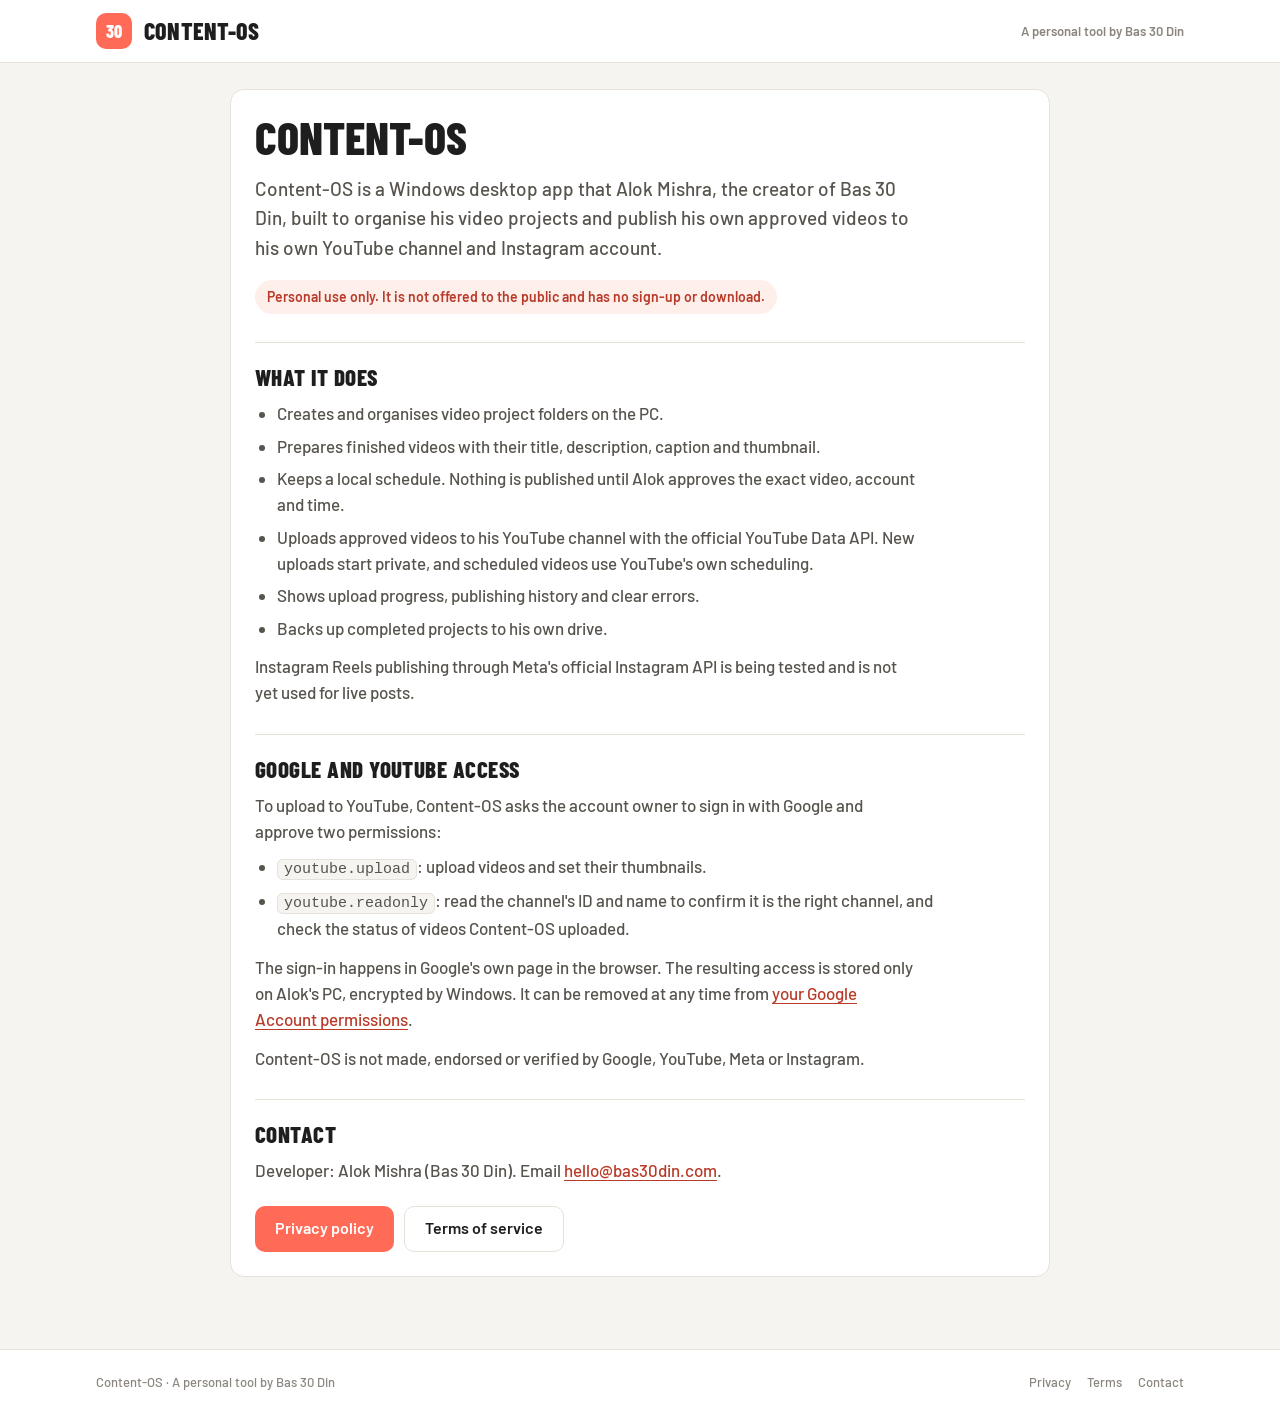
==== content-os.html @ 21ae45ff "Add unlisted Content-OS info, privacy and terms pages Adds /content-os, /content-os/privacy and /con" ====
<!doctype html>
<html lang="en">
<head>
<meta charset="utf-8">
<meta name="viewport" content="width=device-width, initial-scale=1, viewport-fit=cover">
<title>Content-OS</title>
<meta name="robots" content="noindex, nofollow">
<meta name="description" content="Content-OS is Alok Mishra's personal Windows app for organising and publishing his own videos.">
<link rel="icon" href="/assets/pfp.jpg">
<link rel="preconnect" href="https://fonts.googleapis.com">
<link rel="preconnect" href="https://fonts.gstatic.com" crossorigin>
<link rel="stylesheet" href="https://fonts.googleapis.com/css2?family=Barlow+Condensed:wght@700;800&family=Barlow:wght@500;600&display=swap">
<link rel="stylesheet" href="/styles.css">
<link rel="stylesheet" href="/content-os/legal.css">
</head>
<body>
<header class="top">
  <div class="wrap co-bar">
    <a class="mark" href="/" aria-label="Bas 30 Din home">30</a>
    <span class="brand">CONTENT-OS</span>
    <small>A personal tool by Bas 30 Din</small>
  </div>
</header>

<main class="wrap page">
  <article class="card co">
    <h1>Content-OS</h1>
    <p class="lead">Content-OS is a Windows desktop app that Alok Mishra, the creator of Bas 30 Din, built to organise his video projects and publish his own approved videos to his own YouTube channel and Instagram account.</p>
    <p class="flag">Personal use only. It is not offered to the public and has no sign-up or download.</p>

    <section>
      <h2>What it does</h2>
      <ul>
        <li>Creates and organises video project folders on the PC.</li>
        <li>Prepares finished videos with their title, description, caption and thumbnail.</li>
        <li>Keeps a local schedule. Nothing is published until Alok approves the exact video, account and time.</li>
        <li>Uploads approved videos to his YouTube channel with the official YouTube Data API. New uploads start private, and scheduled videos use YouTube's own scheduling.</li>
        <li>Shows upload progress, publishing history and clear errors.</li>
        <li>Backs up completed projects to his own drive.</li>
      </ul>
      <p>Instagram Reels publishing through Meta's official Instagram API is being tested and is not yet used for live posts.</p>
    </section>

    <section>
      <h2>Google and YouTube access</h2>
      <p>To upload to YouTube, Content-OS asks the account owner to sign in with Google and approve two permissions:</p>
      <ul>
        <li><code>youtube.upload</code>: upload videos and set their thumbnails.</li>
        <li><code>youtube.readonly</code>: read the channel's ID and name to confirm it is the right channel, and check the status of videos Content-OS uploaded.</li>
      </ul>
      <p>The sign-in happens in Google's own page in the browser. The resulting access is stored only on Alok's PC, encrypted by Windows. It can be removed at any time from <a href="https://myaccount.google.com/permissions">your Google Account permissions</a>.</p>
      <p>Content-OS is not made, endorsed or verified by Google, YouTube, Meta or Instagram.</p>
    </section>

    <section>
      <h2>Contact</h2>
      <p>Developer: Alok Mishra (Bas 30 Din). Email <a href="mailto:hello@bas30din.com">hello@bas30din.com</a>.</p>
      <div class="co-actions">
        <a class="btn" href="/content-os/privacy">Privacy policy</a>
        <a class="btn btn--line" href="/content-os/terms">Terms of service</a>
      </div>
    </section>
  </article>
</main>

<footer class="foot">
  <div class="wrap"><span>Content-OS · A personal tool by Bas 30 Din</span><nav aria-label="Content-OS"><a href="/content-os/privacy">Privacy</a><a href="/content-os/terms">Terms</a><a href="mailto:hello@bas30din.com">Contact</a></nav></div>
</footer>
</body>
</html>
---- styles.css ----
/* Layout: a learning-community page. Light paper ground, white working cards, one coral accent.
   Now = current challenge with an identity sidebar. Classroom = challenge cards. Lesson = day list + content. */
:root {
  color-scheme: light;
  --ground: #F6F4F0;
  --card: #FFFFFF;
  --ink: #1E1E1E;
  --ink-2: #57534D;
  --ink-3: #8A857E;
  --line: #E6E1D9;
  --coral: #FF6B57;
  --coral-ink: #B83A28;
  --coral-wash: #FFEFEB;
  --sand: #E8E1D4;
  --live: #23874F;
  --live-wash: #E6F4EC;
  --display: "Barlow Condensed", "Arial Narrow", "Roboto Condensed", sans-serif;
  --text: "Barlow", "Segoe UI", system-ui, sans-serif;
  --r: 14px;
  --gutter-l: max(16px, env(safe-area-inset-left, 0px));
  --gutter-r: max(16px, env(safe-area-inset-right, 0px));
}
* { box-sizing: border-box; }
body { margin: 0; background: var(--ground); color: var(--ink); font: 500 16px/1.55 var(--text); -webkit-font-smoothing: antialiased; }
a { color: inherit; text-decoration: none; }
img { max-width: 100%; display: block; }
h1, h2, h3, h4, p, ul { margin: 0; }
h1, h2, h3, h4 { text-wrap: balance; }
:focus-visible { outline: 3px solid rgba(255,107,87,.5); outline-offset: 2px; border-radius: 8px; }
#view:focus { outline: none; }
.wrap { max-width: 1120px; margin: 0 auto; padding-left: var(--gutter-l); padding-right: var(--gutter-r); }

/* header */
body::before { content: ""; position: fixed; inset: 0 0 auto; height: env(safe-area-inset-top, 0px); z-index: 60; background: var(--card); }
.top { position: sticky; top: env(safe-area-inset-top, 0px); z-index: 50; background: var(--card); border-bottom: 1px solid var(--line); }
.bar { display: flex; align-items: center; gap: 12px; height: 62px; }
.mark { width: 36px; height: 36px; flex: none; border-radius: 10px; background: var(--coral); color: #fff; display: grid; place-items: center; font: 800 18px/1 var(--display); }
.brand { font: 800 24px/1 var(--display); letter-spacing: .01em; margin-right: auto; white-space: nowrap; }
.out { font-weight: 600; font-size: 14px; color: var(--ink-2); border: 1px solid var(--line); padding: 7px 13px; border-radius: 10px; }
@media (hover: hover) { .out:hover { border-color: var(--ink-3); color: var(--ink); } }
.tabs { display: flex; gap: 26px; overflow-x: auto; scrollbar-width: none; }
.tabs a { padding: 10px 0 12px; font-weight: 600; font-size: 15px; color: var(--ink-3); border-bottom: 3px solid transparent; white-space: nowrap; }
.tabs a[aria-current="page"] { color: var(--ink); border-color: var(--ink); }
@media (hover: hover) { .tabs a:hover { color: var(--ink); } }

/* shared pieces */
.page { padding-block: 26px 72px; }
.card { background: var(--card); border: 1px solid var(--line); border-radius: var(--r); }
.btn { display: inline-flex; justify-content: center; align-items: center; gap: 8px; min-height: 46px; padding: 0 20px; border-radius: 10px; background: var(--coral); color: #fff; font-weight: 600; font-size: 16px; border: 0; cursor: pointer; transition: background-color .15s, transform .1s; }
.btn:active { transform: scale(.98); }
@media (hover: hover) { .btn:hover { background: #F25A45; } }
.btn--line { background: transparent; color: var(--ink); border: 1px solid var(--line); }
@media (hover: hover) { .btn--line:hover { background: var(--ground); } }
.meta { display: flex; flex-wrap: wrap; align-items: center; gap: 6px 12px; font-size: 14px; font-weight: 600; color: var(--ink-2); }
.meta .dot { width: 3px; height: 3px; border-radius: 50%; background: var(--ink-3); }
.state { display: inline-flex; align-items: center; gap: 6px; font-size: 13px; font-weight: 600; padding: 4px 10px; border-radius: 999px; white-space: nowrap; }
.state i { width: 7px; height: 7px; border-radius: 50%; background: currentColor; }
.state--now { background: var(--live-wash); color: var(--live); }
.state--paused { background: var(--coral-wash); color: var(--coral-ink); }
.state--done { background: var(--sand); color: var(--ink-2); }
.state--soon { background: #F0EDE7; color: var(--ink-3); }
.by { display: inline-flex; align-items: center; gap: 7px; }
.by img { width: 24px; height: 24px; border-radius: 50%; }

/* covers: brand blocks, never video thumbnails */
.cover { position: relative; overflow: hidden; border-radius: 12px; aspect-ratio: 16 / 8; max-width: 100%; color: #fff; background: var(--coral); }
.cover--dark { background: var(--ink); }
.cover--sand { background: var(--sand); color: var(--ink); }
.cover__t { position: absolute; z-index: 1; left: 5.5%; top: 50%; transform: translateY(-50%); max-width: 62%; display: grid; gap: 12px; justify-items: start; }
.cover__t small { font: 700 clamp(12px, 1.6vw, 17px)/1 var(--display); letter-spacing: .14em; text-transform: uppercase; opacity: .85; }
.cover__t b { font: 800 clamp(34px, 6vw, 74px)/.9 var(--display); text-transform: uppercase; letter-spacing: .005em; }
.cover__t span { font: 700 clamp(13px, 1.6vw, 18px)/1 var(--display); letter-spacing: .06em; padding: 8px 12px; border-radius: 8px; background: var(--ink); color: #fff; }
.cover--dark .cover__t span { background: var(--coral); }
.cover img { position: absolute; right: 2%; bottom: 0; height: 97%; width: auto; max-width: none; }

/* NOW: main column + identity card */
.split { display: grid; grid-template-columns: minmax(0, 1fr) 320px; gap: 24px; align-items: start; }
.main { padding: 20px; }
.main h1 { font: 800 clamp(30px, 4vw, 40px)/1.04 var(--display); margin-top: 18px; }
.main .meta { margin-top: 10px; }
.prose { margin-top: 20px; padding-top: 22px; border-top: 1px solid var(--line); display: grid; gap: 30px; }
.prose h2 { font: 800 23px/1.1 var(--display); text-transform: uppercase; letter-spacing: .02em; margin-bottom: 10px; }
.prose p { color: var(--ink-2); font-size: 17px; max-width: 64ch; }
.ticks { list-style: none; padding: 0; display: grid; gap: 4px; }
.ticks li { position: relative; padding: 5px 0 5px 24px; font-size: 17px; }
.ticks li::before { content: ""; position: absolute; left: 3px; top: 14px; width: 8px; height: 8px; border-radius: 2px; background: var(--coral); }
.chips { display: flex; flex-wrap: wrap; gap: 8px; }
.chips span { font-size: 15px; font-weight: 600; padding: 7px 13px; border-radius: 999px; background: var(--ground); border: 1px solid var(--line); }
.daylist { border: 1px solid var(--line); border-radius: 12px; overflow: hidden; }
.drow { display: grid; grid-template-columns: 64px minmax(0, 1fr) auto; gap: 14px; align-items: center; padding: 13px 16px; border-top: 1px solid var(--line); }
.drow:first-child { border-top: 0; }
.drow__n { font: 800 19px/1 var(--display); color: var(--coral); white-space: nowrap; }
.drow__t { font-size: 16px; font-weight: 600; min-width: 0; }
.drow__d { font-size: 14px; color: var(--ink-3); white-space: nowrap; font-variant-numeric: tabular-nums; }
a.drow { transition: background-color .15s; }
@media (hover: hover) { a.drow:hover { background: var(--coral-wash); } }
.drow--next .drow__n, .drow--next .drow__t { color: var(--ink-3); font-weight: 500; }

.side { position: sticky; top: calc(env(safe-area-inset-top, 0px) + 122px); overflow: hidden; }
.side__cover { aspect-ratio: 16 / 9; background: var(--coral); position: relative; overflow: hidden; }
.side__cover img { position: absolute; left: 50%; bottom: 0; transform: translateX(-50%); height: 100%; width: auto; max-width: none; }
.side__in { padding: 18px; display: grid; gap: 12px; }
.side h3 { font: 800 26px/1 var(--display); }
.side .url { font-size: 14px; color: var(--ink-3); margin-top: -6px; }
.side p { font-size: 15px; color: var(--ink-2); }
.links { display: grid; gap: 4px; }
.links a { font-size: 14px; font-weight: 600; color: var(--ink-2); display: inline-flex; gap: 8px; }
.links a::before { content: "↗"; color: var(--coral); }
@media (hover: hover) { .links a:hover { color: var(--ink); } }
.stats { display: grid; grid-template-columns: repeat(3, 1fr); border-block: 1px solid var(--line); }
.stats div { text-align: center; padding: 11px 4px; }
.stats div + div { border-left: 1px solid var(--line); }
.stats b { display: block; font: 800 22px/1.1 var(--display); font-variant-numeric: tabular-nums; }
.stats small { font-size: 12px; color: var(--ink-3); }

/* CLASSROOM */
.head { display: grid; gap: 4px; margin-bottom: 20px; }
.head h1 { font: 800 clamp(30px, 4vw, 38px)/1 var(--display); text-transform: uppercase; }
.head p { color: var(--ink-2); }
.cgrid { display: grid; grid-template-columns: repeat(auto-fill, minmax(280px, 1fr)); gap: 20px; }
.course { overflow: hidden; display: flex; flex-direction: column; transition: transform .2s, box-shadow .2s; }
@media (hover: hover) { a.course:hover { transform: translateY(-2px); box-shadow: 0 18px 36px -24px rgba(30,30,30,.35); } }
.course .cover { border-radius: 0; aspect-ratio: 16 / 9; }
.course .cover__t { max-width: 60%; }
.course .cover__t b { font-size: clamp(28px, 3vw, 36px); }
.course__b { padding: 16px; display: flex; flex-direction: column; gap: 6px; flex: 1; }
.course__b h2 { font: 700 22px/1.1 var(--display); }
.course__b p { font-size: 15px; color: var(--ink-2); }
.course__f { display: flex; justify-content: space-between; align-items: center; gap: 10px; margin-top: auto; padding-top: 12px; border-top: 1px solid var(--line); font-size: 14px; color: var(--ink-3); }

/* COURSE + LESSON */
.back { display: inline-flex; align-items: center; gap: 4px; font-size: 15px; font-weight: 600; color: var(--coral-ink); margin-bottom: 14px; }
.back::before { content: "‹"; font-size: 22px; line-height: 1; margin-top: -2px; }
.lgrid { display: grid; grid-template-columns: 300px minmax(0, 1fr); gap: 24px; align-items: start; }
.mods { padding: 14px; position: sticky; top: calc(env(safe-area-inset-top, 0px) + 122px); }
.mods h3 { font: 700 20px/1.15 var(--display); padding: 4px 6px 12px; border-bottom: 1px solid var(--line); margin-bottom: 6px; }
.mi { display: grid; grid-template-columns: 50px minmax(0, 1fr); gap: 8px; padding: 10px 8px; border-radius: 9px; font-size: 15px; line-height: 1.35; }
.mi b { font: 800 15px/1.4 var(--display); color: var(--ink-3); }
.mi[aria-current="page"] { background: var(--coral-wash); }
.mi[aria-current="page"] b { color: var(--coral); }
.mi--next { color: var(--ink-3); }
@media (hover: hover) { a.mi:hover { background: var(--ground); } a.mi[aria-current="page"]:hover { background: var(--coral-wash); } }
.lesson { padding: 20px; }
.player { position: relative; display: block; border-radius: 10px; overflow: hidden; background: var(--ink); aspect-ratio: 16 / 9; max-width: 100%; }
.player--short { aspect-ratio: 9 / 16; max-width: 340px; margin-inline: auto; }
.player img { width: 100%; height: 100%; object-fit: cover; opacity: .88; }
.player iframe { position: absolute; inset: 0; width: 100%; height: 100%; border: 0; }
.player__go { position: absolute; inset: 0; display: grid; place-items: center; align-content: center; gap: 10px; color: #fff; font-weight: 600; font-size: 15px; text-shadow: 0 1px 8px rgba(0,0,0,.5); }
.player__go i { width: 68px; height: 68px; border-radius: 50%; background: #fff; display: grid; place-items: center; box-shadow: 0 10px 30px rgba(0,0,0,.3); transition: transform .2s; }
.player__go i::after { content: ""; border-left: 19px solid var(--ink); border-block: 12px solid transparent; margin-left: 5px; }
@media (hover: hover) { .player:hover .player__go i { transform: scale(1.06); } }
.lesson h1 { font: 800 clamp(26px, 3.4vw, 34px)/1.06 var(--display); margin-top: 18px; }
.lesson .meta { margin-top: 8px; }
.lesson .meta a { color: var(--coral-ink); }
.files { list-style: none; padding: 0; display: grid; gap: 8px; }
.file { display: flex; align-items: center; gap: 12px; padding: 12px 14px; border: 1px solid var(--line); border-radius: 10px; }
.file__ic { flex: none; width: 38px; height: 38px; border-radius: 9px; background: var(--coral-wash); color: var(--coral-ink); display: grid; place-items: center; font: 800 12px/1 var(--display); letter-spacing: .04em; }
.file__n { flex: 1; min-width: 0; font-weight: 600; overflow-wrap: anywhere; }
.file__n small { display: block; font-weight: 500; font-size: 13px; color: var(--ink-3); }
.file a { font-weight: 600; font-size: 14px; color: var(--coral-ink); white-space: nowrap; }
.muted { color: var(--ink-3); }
.pager { display: flex; justify-content: space-between; align-items: center; gap: 12px; margin-top: 26px; padding-top: 18px; border-top: 1px solid var(--line); }
.pager .prev { font-weight: 600; font-size: 15px; color: var(--ink-2); }

/* FILES + ABOUT */
.fgroup { padding: 20px; display: grid; gap: 12px; }
.fgroup + .fgroup { margin-top: 16px; }
.fgroup h2 { font: 800 22px/1.1 var(--display); text-transform: uppercase; }
.empty { padding: 28px 20px; text-align: center; color: var(--ink-2); }
.about { display: grid; grid-template-columns: 260px minmax(0, 1fr); gap: 28px; padding: 24px; align-items: start; }
.about__pic { border-radius: 12px; overflow: hidden; background: var(--coral); aspect-ratio: 1; max-width: 100%; position: relative; }
.about__pic img { position: absolute; left: 50%; bottom: 0; transform: translateX(-50%); height: 96%; width: auto; max-width: none; }
.about h1 { font: 800 clamp(32px, 4.4vw, 46px)/1 var(--display); text-transform: uppercase; }
.about .lead { margin-top: 14px; font-size: 19px; color: var(--ink-2); max-width: 56ch; }
.about .steps { margin-top: 22px; display: grid; gap: 14px; }
.step { display: grid; grid-template-columns: 34px minmax(0, 1fr); gap: 12px; align-items: start; }
.step b { width: 34px; height: 34px; border-radius: 9px; background: var(--coral-wash); color: var(--coral-ink); display: grid; place-items: center; font: 800 17px/1 var(--display); }
.step p { font-size: 17px; padding-top: 4px; }
.contact { margin-top: 24px; display: flex; flex-wrap: wrap; gap: 10px; align-items: center; }
.mail { font-weight: 600; user-select: all; background: var(--ground); border: 1px solid var(--line); padding: 10px 14px; border-radius: 10px; }

.foot { border-top: 1px solid var(--line); background: var(--card); }
.foot .wrap { display: flex; flex-wrap: wrap; justify-content: space-between; gap: 8px 20px; padding-block: 22px 34px; font-size: 13px; color: var(--ink-3); }
.foot nav { display: flex; gap: 16px; }

@media (max-width: 860px) {
  .split, .lgrid, .about { grid-template-columns: 1fr; }
  .side, .mods { position: static; }
  .mods { order: 2; }
  .about__pic { max-width: 260px; }
  .out { display: none; }
}
@media (max-width: 520px) {
  .main, .lesson { padding: 14px; }
  .drow { grid-template-columns: 54px minmax(0, 1fr); }
  .drow__d { display: none; }
  .cover { aspect-ratio: 4 / 3; }
  .cover__t { max-width: 64%; }
  .cover img { height: 82%; right: -6%; }
}
@media (prefers-reduced-motion: reduce) { * { transition: none !important; } }

/* Email list box */
.inbox { border-top: 1px solid var(--line); padding: 18px; display: grid; gap: 8px; background: var(--coral-wash); }
.about .inbox { margin-top: 22px; border: 1px solid var(--line); border-radius: var(--r); }
.inbox h3 { font: 800 22px/1.05 var(--display); }
.inbox p { font-size: 15px; color: var(--ink-2); }
.inbox__row { display: grid; gap: 8px; }
.inbox input { min-height: 46px; padding: 0 14px; border: 1px solid var(--line); border-radius: 10px; font: 500 16px var(--text); background: #fff; color: var(--ink); width: 100%; }
.inbox input:focus { outline: 3px solid rgba(255,107,87,.35); border-color: var(--coral); }
.inbox .btn:disabled { opacity: .6; cursor: default; }
.inbox__msg { font-size: 13px; color: var(--ink-3); }
.inbox__msg.is-err { color: var(--coral-ink); }
.inbox.is-done h3 { color: var(--live); }
.about .inbox__row { grid-template-columns: 1fr auto; }
@media (max-width: 560px) { .about .inbox__row { grid-template-columns: 1fr; } }
.sr { position: absolute; width: 1px; height: 1px; overflow: hidden; clip: rect(0 0 0 0); white-space: nowrap; }
.inbox button { font-family: var(--text); }
/* sidebar is now taller (email box), so it scrolls with the page instead of sticking */
.side { position: static; }

/* Coming-soon challenge on the Now tab */
.soonwrap { position: relative; }
.soonwrap .cover { opacity: .3; filter: saturate(.6); }
.soonwrap .cover small, .soonwrap .cover span { display: none; }
.soonbadge { position: absolute; inset: 0; display: grid; place-items: center; pointer-events: none; }
.soonbadge b { background: var(--ink); color: #fff; font: 800 clamp(22px, 4.2vw, 44px)/1 var(--display); text-transform: uppercase; letter-spacing: .05em; padding: .38em .7em .32em; border-radius: 14px; box-shadow: 0 10px 30px rgba(0,0,0,.18); }
/* "Why?" note */
.note { background: var(--ground); border-radius: var(--r); padding: 20px 22px; display: grid; gap: 10px; }
.note p { font-size: 17px; color: var(--ink); }
.note .note__hi { font-weight: 600; }
.note__sign { display: flex; align-items: center; gap: 10px; font: 700 18px/1 var(--display); margin-top: 4px; }
.note__sign img { width: 32px; height: 32px; border-radius: 50%; }

.signup-frame{display:block;width:100%;height:360px;border:0;background:transparent}.inbox small{display:block;margin-top:12px}
---- content-os/legal.css ----
/* Content-OS information pages. Reuses the site tokens in /styles.css; adds only page layout. */
.co-bar { display: flex; align-items: center; gap: 12px; height: 62px; }
.co-bar .brand { margin-right: auto; }
.co-bar small { font-size: 13px; color: var(--ink-3); font-weight: 600; }
.co { max-width: 820px; margin: 0 auto; padding: 24px; }
.co h1 { font: 800 clamp(32px, 4.4vw, 46px)/1 var(--display); text-transform: uppercase; }
.co .lead { margin-top: 14px; font-size: 19px; color: var(--ink-2); max-width: 60ch; }
.co .flag { margin-top: 18px; display: inline-flex; gap: 8px; align-items: center; padding: 6px 12px; border-radius: 999px; background: var(--coral-wash); color: var(--coral-ink); font-size: 14px; font-weight: 600; }
.co section { margin-top: 28px; padding-top: 22px; border-top: 1px solid var(--line); }
.co h2 { font: 800 23px/1.1 var(--display); text-transform: uppercase; letter-spacing: .02em; margin-bottom: 10px; }
.co h3 { font: 700 18px/1.25 var(--text); margin: 16px 0 6px; }
.co p, .co li { color: var(--ink-2); font-size: 17px; max-width: 66ch; }
.co p + p, .co ul + p { margin-top: 12px; }
.co ul { margin: 8px 0 0; padding-left: 22px; display: grid; gap: 6px; }
.co a:not(.btn) { color: var(--coral-ink); text-decoration: underline; text-underline-offset: 3px; overflow-wrap: anywhere; }
.co code { font-size: 15px; background: var(--ground); border: 1px solid var(--line); border-radius: 6px; padding: 1px 6px; overflow-wrap: anywhere; }
.co .co-actions { margin-top: 22px; display: flex; flex-wrap: wrap; gap: 10px; }
.co .when { margin-top: 10px; font-size: 14px; color: var(--ink-3); font-weight: 600; }
@media (max-width: 520px) { .co { padding: 18px; } .co p, .co li { font-size: 16px; } .co-bar small { display: none; } }
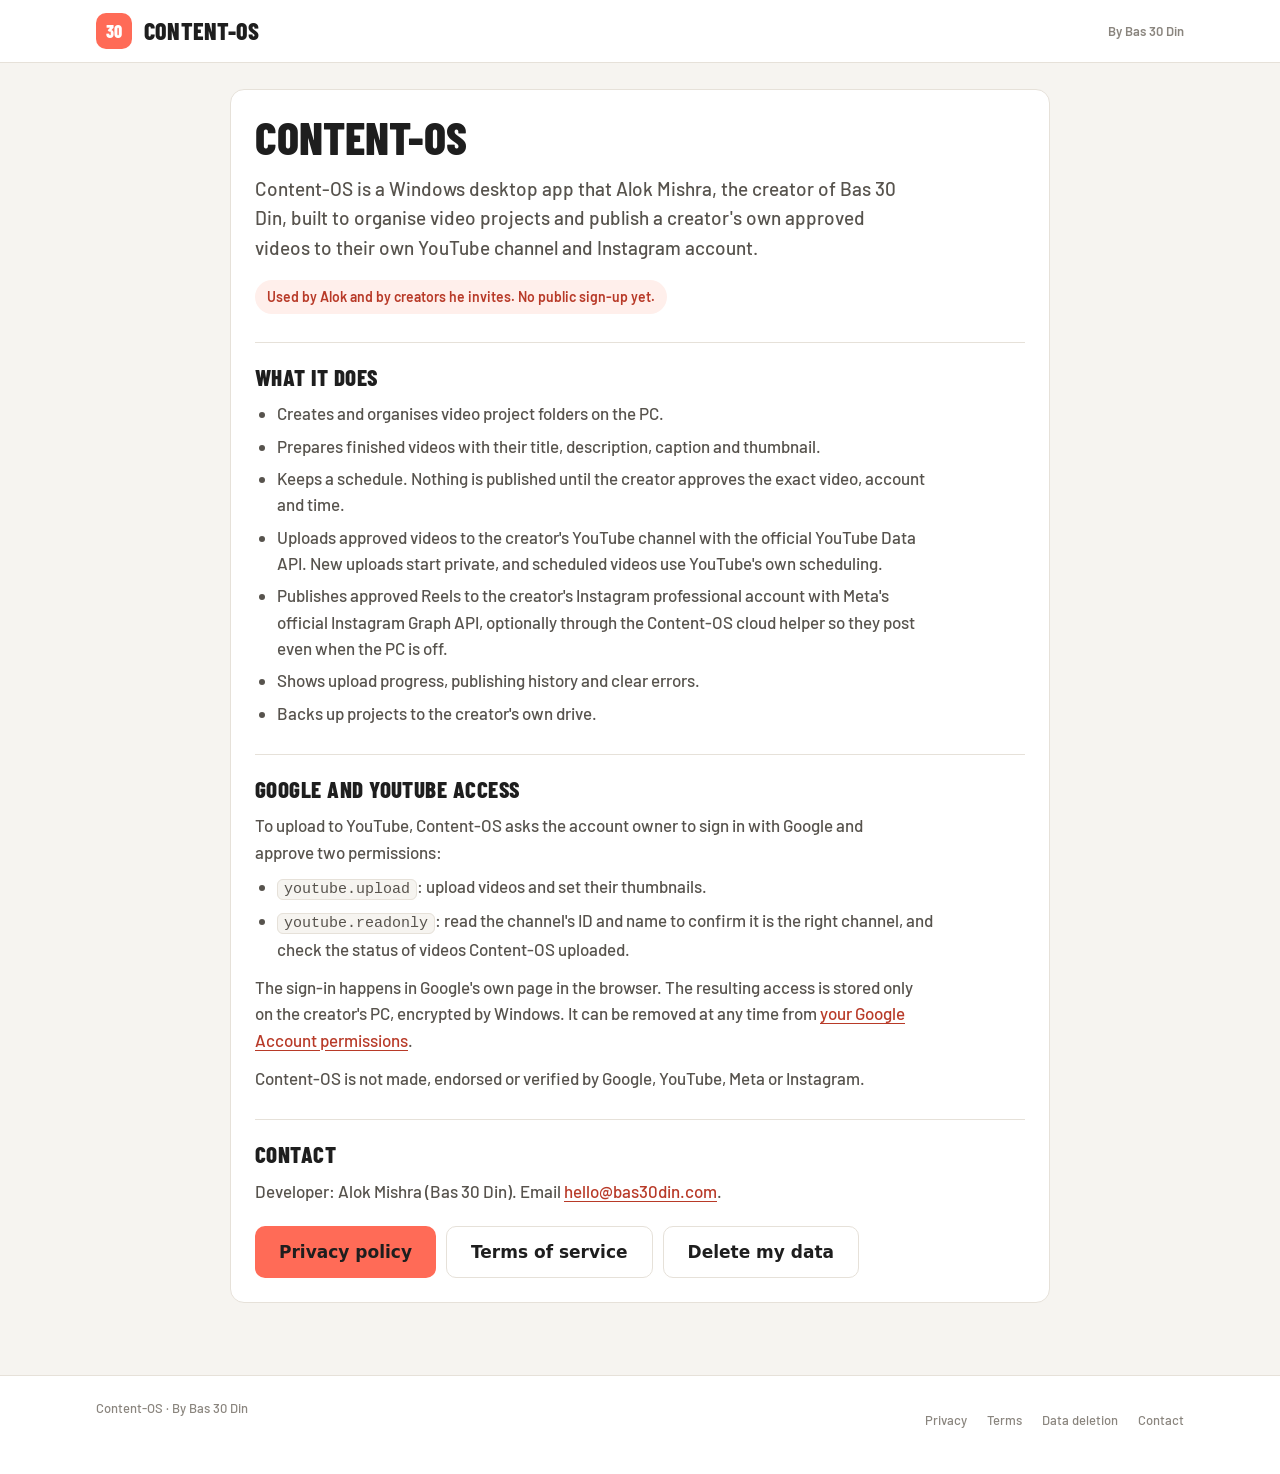
==== commit b5984c29: "Content-OS pages: privacy + terms for invited creators, cloud helper, new data deletion page - Priva" ====
--- a/content-os.html
+++ b/content-os.html
@@ -5,7 +5,7 @@
 <meta name="viewport" content="width=device-width, initial-scale=1, viewport-fit=cover">
 <title>Content-OS</title>
 <meta name="robots" content="noindex, nofollow">
-<meta name="description" content="Content-OS is Alok Mishra's personal Windows app for organising and publishing his own videos.">
+<meta name="description" content="Content-OS is a Windows app by Alok Mishra (Bas 30 Din) that helps creators organise and publish their own videos.">
 <link rel="icon" href="/assets/pfp.jpg">
 <link rel="preconnect" href="https://fonts.googleapis.com">
 <link rel="preconnect" href="https://fonts.gstatic.com" crossorigin>
@@ -18,27 +18,27 @@
   <div class="wrap co-bar">
     <a class="mark" href="/" aria-label="Bas 30 Din home">30</a>
     <span class="brand">CONTENT-OS</span>
-    <small>A personal tool by Bas 30 Din</small>
+    <small>By Bas 30 Din</small>
   </div>
 </header>
 
 <main class="wrap page">
   <article class="card co">
     <h1>Content-OS</h1>
-    <p class="lead">Content-OS is a Windows desktop app that Alok Mishra, the creator of Bas 30 Din, built to organise his video projects and publish his own approved videos to his own YouTube channel and Instagram account.</p>
-    <p class="flag">Personal use only. It is not offered to the public and has no sign-up or download.</p>
+    <p class="lead">Content-OS is a Windows desktop app that Alok Mishra, the creator of Bas 30 Din, built to organise video projects and publish a creator's own approved videos to their own YouTube channel and Instagram account.</p>
+    <p class="flag">Used by Alok and by creators he invites. No public sign-up yet.</p>
 
     <section>
       <h2>What it does</h2>
       <ul>
         <li>Creates and organises video project folders on the PC.</li>
         <li>Prepares finished videos with their title, description, caption and thumbnail.</li>
-        <li>Keeps a local schedule. Nothing is published until Alok approves the exact video, account and time.</li>
-        <li>Uploads approved videos to his YouTube channel with the official YouTube Data API. New uploads start private, and scheduled videos use YouTube's own scheduling.</li>
+        <li>Keeps a schedule. Nothing is published until the creator approves the exact video, account and time.</li>
+        <li>Uploads approved videos to the creator's YouTube channel with the official YouTube Data API. New uploads start private, and scheduled videos use YouTube's own scheduling.</li>
+        <li>Publishes approved Reels to the creator's Instagram professional account with Meta's official Instagram Graph API, optionally through the Content-OS cloud helper so they post even when the PC is off.</li>
         <li>Shows upload progress, publishing history and clear errors.</li>
-        <li>Backs up completed projects to his own drive.</li>
+        <li>Backs up projects to the creator's own drive.</li>
       </ul>
-      <p>Instagram Reels publishing through Meta's official Instagram API is being tested and is not yet used for live posts.</p>
     </section>
 
     <section>
@@ -48,7 +48,7 @@
         <li><code>youtube.upload</code>: upload videos and set their thumbnails.</li>
         <li><code>youtube.readonly</code>: read the channel's ID and name to confirm it is the right channel, and check the status of videos Content-OS uploaded.</li>
       </ul>
-      <p>The sign-in happens in Google's own page in the browser. The resulting access is stored only on Alok's PC, encrypted by Windows. It can be removed at any time from <a href="https://myaccount.google.com/permissions">your Google Account permissions</a>.</p>
+      <p>The sign-in happens in Google's own page in the browser. The resulting access is stored only on the creator's PC, encrypted by Windows. It can be removed at any time from <a href="https://myaccount.google.com/permissions">your Google Account permissions</a>.</p>
       <p>Content-OS is not made, endorsed or verified by Google, YouTube, Meta or Instagram.</p>
     </section>
 
@@ -58,13 +58,14 @@
       <div class="co-actions">
         <a class="btn" href="/content-os/privacy">Privacy policy</a>
         <a class="btn btn--line" href="/content-os/terms">Terms of service</a>
+        <a class="btn btn--line" href="/content-os/data-deletion">Delete my data</a>
       </div>
     </section>
   </article>
 </main>
 
 <footer class="foot">
-  <div class="wrap"><span>Content-OS · A personal tool by Bas 30 Din</span><nav aria-label="Content-OS"><a href="/content-os/privacy">Privacy</a><a href="/content-os/terms">Terms</a><a href="mailto:hello@bas30din.com">Contact</a></nav></div>
+  <div class="wrap"><span>Content-OS · By Bas 30 Din</span><nav aria-label="Content-OS"><a href="/content-os/privacy">Privacy</a><a href="/content-os/terms">Terms</a><a href="/content-os/data-deletion">Data deletion</a><a href="mailto:hello@bas30din.com">Contact</a></nav></div>
 </footer>
 </body>
 </html>
--- a/styles.css
+++ b/styles.css
@@ -233,3 +233,77 @@
 .note__sign img { width: 32px; height: 32px; border-radius: 50%; }
 
 .signup-frame{display:block;width:100%;height:360px;border:0;background:transparent}.inbox small{display:block;margin-top:12px}
+
+/* ===== UI refresh 3 Nov 2026 (skill #17 alok-website-ui v0.1) ===== */
+/* Readable buttons: ink text on coral (5.95:1). White on coral was 2.8:1. */
+.btn { color: var(--ink); font-weight: 700; min-height: 52px; padding: 0 24px; font-size: 17px; }
+@media (hover: hover) { .btn:hover { background: #FF5A44; } }
+.btn--line { color: var(--ink); }
+/* The one action under the headline, visible in the first phone screen */
+.hero-cta { margin-top: 16px; display: grid; gap: 8px; justify-items: start; }
+.hero-cta small { font-size: 14px; color: var(--ink-2); }
+/* Coming soon: no badge over the cover words, the cover's own tag says it */
+.cover.is-soon .cover__t span { background: var(--ink); color: #fff; }
+/* Email box inside the main column */
+.inbox--main { border: 1px solid var(--line); border-radius: var(--r); scroll-margin-top: calc(env(safe-area-inset-top, 0px) + 130px); }
+/* Quiet text link instead of a second coral button */
+.tlink { display: inline-flex; align-items: center; min-height: 44px; font-weight: 600; color: var(--coral-ink); }
+.tlink::after { content: " →"; white-space: pre; }
+@media (hover: hover) { .tlink:hover { text-decoration: underline; } }
+/* Thumb-size tap targets (44 px) */
+.links a, .foot nav a, .back, .lesson .meta a, .pager .prev, .file a { min-height: 44px; display: inline-flex; align-items: center; }
+.tabs a { min-height: 44px; }
+.foot nav { gap: 20px; }
+@media (max-width: 520px) { .hero-cta, .hero-cta .btn { width: 100%; } }
+.brand, .out, .inbox small a { display: inline-flex; align-items: center; min-height: 44px; }
+.out { min-height: 40px; }
+.mark { position: relative; }
+.mark::after { content: ""; position: absolute; inset: -4px; }
+@media (max-width: 860px) { .out { display: none; } }
+
+/* ===== Signature: the 30-day board + receipt (3 Nov 2026) ===== */
+.kicker { margin-top: 18px; font: 700 13px/1.2 var(--display); letter-spacing: .12em; text-transform: uppercase; color: var(--coral-ink); }
+.kicker + h1, .main .kicker + h1 { margin-top: 6px; }
+.board { margin-top: 22px; padding: 16px; border: 1px solid var(--line); border-radius: 12px; background: var(--ground); display: grid; gap: 12px; }
+.board__h { display: flex; justify-content: space-between; align-items: baseline; gap: 10px; flex-wrap: wrap; }
+.board__h h2 { font: 800 20px/1 var(--display); text-transform: uppercase; letter-spacing: .02em; }
+.board__h small { font-size: 14px; color: var(--ink-2); }
+.board__g { display: grid; grid-template-columns: repeat(auto-fill, minmax(36px, 1fr)); gap: 6px; }
+.bd { aspect-ratio: 1; min-height: 36px; border-radius: 7px; background: var(--card); border: 1px solid var(--line); display: grid; place-items: center; font: 700 14px/1 var(--display); color: var(--ink-3); font-variant-numeric: tabular-nums; }
+.bd.is-done { background: var(--ink); border-color: var(--ink); color: #fff; }
+a.bd.is-done { transition: background-color .15s; }
+@media (hover: hover) { a.bd.is-done:hover { background: var(--coral); color: var(--ink); border-color: var(--coral); } }
+.bd.is-next { border: 2px dashed var(--coral-ink); color: var(--coral-ink); }
+.receipt { display: grid; grid-template-columns: repeat(3, 1fr); background: var(--card); border: 1px solid var(--line); border-radius: 10px; }
+.receipt div { padding: 12px 8px; text-align: center; }
+.receipt div + div { border-left: 1px dashed var(--line); }
+.receipt b { display: block; font: 800 26px/1.05 var(--display); font-variant-numeric: tabular-nums; }
+.receipt small { font-size: 12px; color: var(--ink-3); text-transform: uppercase; letter-spacing: .06em; }
+.receipt p { grid-column: 1 / -1; border-top: 1px dashed var(--line); padding: 9px 12px; font-size: 13px; color: var(--ink-2); text-align: center; }
+/* Classroom progress */
+.prog { height: 6px; border-radius: 99px; background: var(--sand); overflow: hidden; margin-top: 6px; }
+.prog i { display: block; height: 100%; background: var(--coral); border-radius: inherit; }
+@media (max-width: 520px) { .board { padding: 12px; } .board__g { grid-template-columns: repeat(8, 1fr); gap: 5px; } .bd { min-height: 0; font-size: 13px; } }
+
+/* ===== Covers per audience (3 Nov 2026) — same bold-type style as English Speaking + 3 Tools ===== */
+.cover--coral { color: var(--ink); }
+.cover--coral .cover__t span { background: var(--ink); color: #fff; }
+.cover--wash { background: var(--coral-wash); color: var(--coral-ink); }
+.cover--wash .cover__t span { background: var(--coral-ink); color: #fff; }
+.motif { position: absolute; z-index: 0; pointer-events: none; }
+.motif--rupee { right: 4%; bottom: -14%; font: 800 clamp(160px, 26vw, 340px)/1 var(--display); color: #E24F3B; }
+.course .motif--rupee { font-size: clamp(150px, 16vw, 210px); }
+.motif--flow { right: 4%; top: 50%; transform: translateY(-50%); width: 40%; max-width: 300px; color: var(--coral-ink); }
+.motif--flow rect { fill: #fff; stroke: var(--coral-ink); stroke-width: 4; }
+.motif--flow rect.on { fill: var(--coral); stroke: var(--coral); }
+.motif--flow .dot { fill: var(--coral); }
+.motif--flow .tick { stroke: var(--ink); }
+.cover__t { max-width: 58%; }
+.motif--flow { width: 30%; max-width: 230px; top: auto; bottom: 12%; transform: none; right: 4%; }
+.motif--rupee { right: -1%; bottom: -18%; font-size: clamp(150px, 22vw, 300px); }
+.course .motif--rupee { font-size: clamp(130px, 13vw, 175px); right: -2%; }
+@media (max-width: 520px) { .motif--flow { width: 34%; bottom: 10%; } .motif--rupee { font-size: 170px; } }
+
+/* Email signup (Google Sheet), 4 Nov 2026 */
+.inbox .hp{position:absolute;left:-9999px;width:1px;height:1px;opacity:0}
+.sr-only{position:absolute;width:1px;height:1px;overflow:hidden;clip:rect(0 0 0 0);white-space:nowrap}
